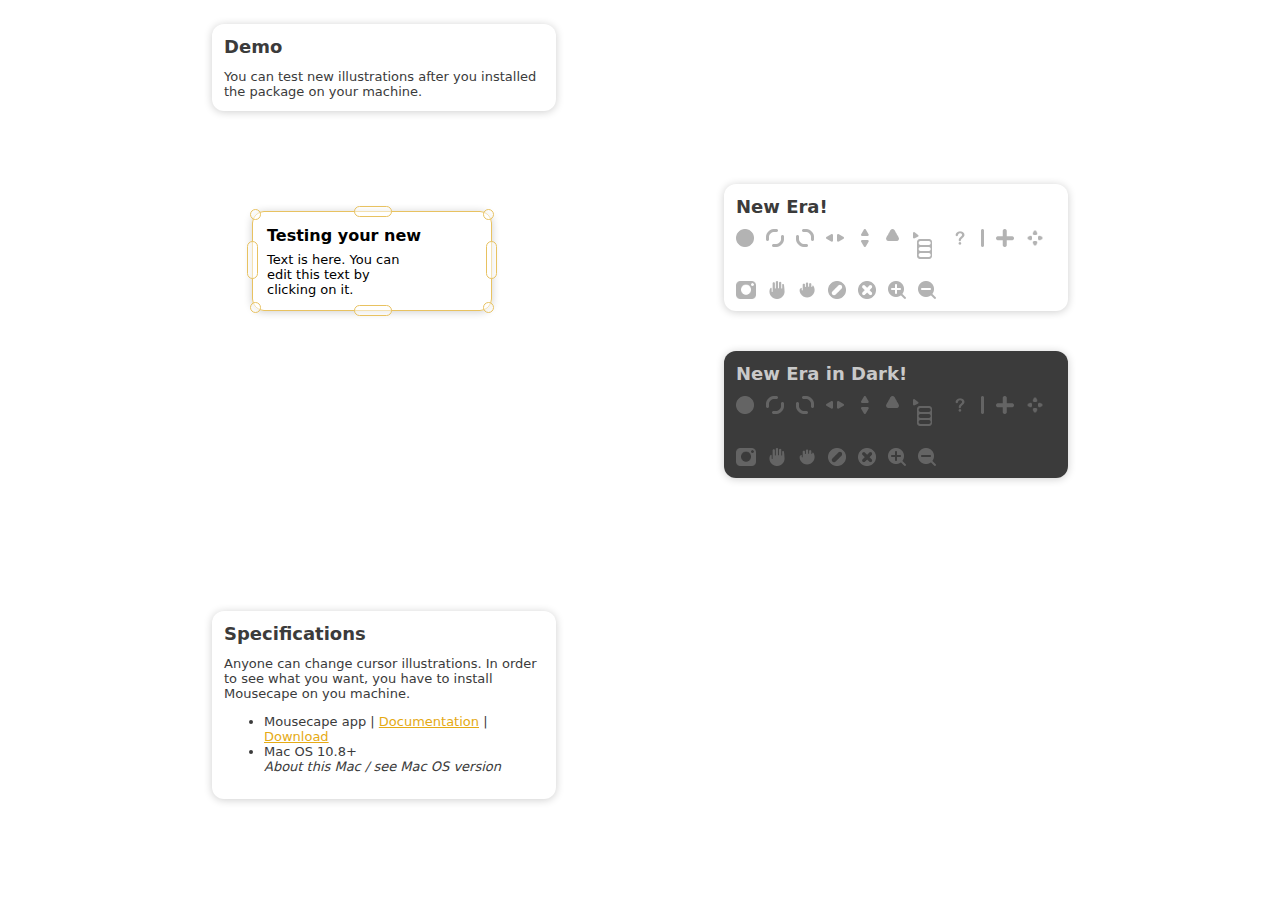
==== index.html @ c0cbff00 "index.html" ====
<!DOCTYPE html>
<html lang="en">
<head>
  <meta charset="UTF-8">
  <meta name="viewport" content="width=device-width, initial-scale=1.0">
  <title>Resizer</title>
  <link rel="stylesheet" type="text/css" href="./resizable.css"/>
</head>
<body>
  <div class="two-columns">
    <div class="column">
      <div class="card">
        <div class="card-title">Demo</div>
        <div class="card-content">
          <p>
            You can test new illustrations after you installed the package on your machine. 
          </p>
        </div>
      </div>
      <div class="demo">
        <div class='resizable'>
          <div class='resizers'>
            <div class='resizer top-left' ></div>
            <div class='resizer top'></div>
            <div class='resizer top-right'></div>
            <div class='resizer right'></div>
            <div class='resizer bottom-left'></div>
            <div class='resizer bottom'></div>
            <div class='resizer bottom-right'></div>
            <div class='resizer left'></div>
            <div class="note">
              <div class="title">
                <textarea rows="1">Testing your new cursors</textarea>
              </div>
              <div> <textarea rows="3">Text is here. You can edit this text by clicking on it. </textarea></div>
            </div>
          </div>
        </div>
      </div>
      <div class="card">
        <div class="card-title">Specifications</div>
        <div class="card-content">
          <div class="specifications">
            <p>Anyone can change cursor illustrations. In order to see what you want, you have to install Mousecape on you machine. </p>
            <ul>
              <li>
                <div>
                  Mousecape app | <a href="https://github.com/alexzielenski/Mousecape">Documentation</a> |  <a href="https://github.com/alexzielenski/Mousecape/releases">Download</a>
                </div>
              </li>
              <li>
                <div>
                  Mac OS 10.8+ 
                </div>
                <div>
                  <i>About this Mac / see Mac OS version</i>
                </div>
              </li>
              
            </ul>
          </div>
        </div>
      </div>
    </div>
    <div class="column">
      <div class="empty-space"></div>
      <div class="card">
        <div class="card-title">New Era!</div>
        <div class="card-content">
          <div id="light-icons">
          </div>
        </div>
      </div>
      <div class="empty-space-sm"></div>
      <div class="card dark">
        <div class="card-title">New Era in Dark!</div>
        <div class="card-content">
          <div id="dark-icons">
          </div>
        </div>
      </div>
    </div>
  </div>
  <script src="./resizable.js"></script>
  <script src="./icons.js"></script>
</body>
</html>
---- resizable.css ----
body,
html {
  background: white;
  color: #3b3b3b;
  margin: 0;
  padding: 0;
  box-sizing: 0;
  font-size: 13px;
  font-family: system-ui, -apple-system, BlinkMacSystemFont, 'Segoe UI', Roboto, Oxygen, Ubuntu, Cantarell, 'Open Sans', 'Helvetica Neue', sans-serif;
}
h4 {
  margin: 0;
}
.title textarea {
  font-size: 16px;
  font-weight: 600;
  
}
p, textarea {
  font-size: 13px;
  margin: 0;
  font-family: system-ui, -apple-system, BlinkMacSystemFont, 'Segoe UI', Roboto, Oxygen, Ubuntu, Cantarell, 'Open Sans', 'Helvetica Neue', sans-serif;
}
textarea {
  border: none;
  appearance: none;
  resize: none;
  outline: none;
}
a {
  color: #e5aa14;
}
textarea::selection {
  background-color: #e8c26140;
  color: #e5aa14;
}
.note {
  padding: 12px;
  overflow: hidden;
}
.resizable {
  background: white;
  width: 240px;
  height: 100px;
  position: absolute;
  top: 100px;
  left: 100px;
}

.resizable .resizers{
  width: 100%;
  height: 100%;
  border: 1px solid #e8c261;
  box-sizing: border-box;
  border-radius: 12px;
  overflow: hidden;
  box-shadow: 0 1px 8px #cecece;
}

.resizable .resizers .resizer{
  border-radius: 9px; /*magic to turn square into circle*/
  background: rgba(255, 255, 255, 0.5);
  border: 1px solid #e8c261;
  position: absolute;
}

.resizer.top {
  left: 50%;
  top: -5px;
  width: 36px;
  height: 9px;
  cursor: ns-resize;
  transform: translate(-18px, 0px);
}

.resizer.right {
  right: -5px;
  bottom: 50%;  
  width: 9px;
  height: 36px;
  cursor: ew-resize;
  transform: translate(0px, 18px);
}

.resizer.bottom {
  left: 50%;
  bottom: -5px;  
  width: 36px;
  height: 9px;
  cursor: ns-resize;
  transform: translate(-18px, 0px);
}

.resizer.left {
  left: -5px;
  bottom: 50%;  
  width: 9px;
  height: 36px;
  cursor: ew-resize;
  transform: translate(0px, 18px);
}

.resizer.top-right {
  right: -5px;
  top: -5px;  
  width: 9px;
  height: 9px;
  cursor: nesw-resize;
  transform: translate(-3px, 3px);
}

.resizer.top-left {
  left: -5px;
  top: -5px;
  width: 9px;
  height: 9px;
  cursor: nwse-resize;
  transform: translate(3px, 3px);
}

.resizer.bottom-right {
  right: -5px;
  bottom: -5px;
  width: 9px;
  height: 9px;
  cursor: nwse-resize;
  transform: translate(-3px, -3px);
}

.resizer.bottom-left {
  left: -5px;
  bottom: -5px;
  width: 9px;
  height: 9px;
  cursor: nesw-resize;
  transform: translate(3px, -3px);
}

.moving-left {
  cursor: e-resize !important
}
.moving-right {
  cursor: w-resize !important
}
.moving-top {
  cursor: s-resize !important
}
.moving-bottom {
  cursor: n-resize !important
}
.moving-top-left {
  cursor: se-resize !important
}
.moving-top-right {
  cursor: sw-resize !important
}
.moving-bottom-left {
  cursor: ne-resize !important
}
.moving-bottom-right {
  cursor: nw-resize !important
}
.two-columns {
  display: flex;
  flex-direction: row;
  max-width: 1024px;
  justify-content: center;
  margin: auto;
}
.column {
  display: flex;
  flex-direction: column;
  max-width: 480px;
  width: 50%;
  padding: 24px;
}
.demo {
  position: relative;
  height: 500px;
}

.card {
  box-shadow: 0 1px 8px #cecece;
  padding: 12px;
  border-radius: 12px;
  margin: 8px;
  max-width: 320px;
  width: 320px;
  margin: 0 auto;
}
.card.dark {
  background: #3b3b3b;
}
.card.dark .card-title {
  color: rgb(201, 201, 201);
}
.card-title {
  font-size: 18px;
  margin-bottom: 12px;
  font-weight: 600;
}

.empty-space-sm {
  display: block;
  height: 40px;
}

.empty-space {
  display: block;
  height: 160px;
}

#light-icons, #dark-icons {
  display: flex;
  flex-wrap: wrap;
  gap: 12px;
}
.icon {
  display: flex;
  align-items: center;
  justify-content: center;
}
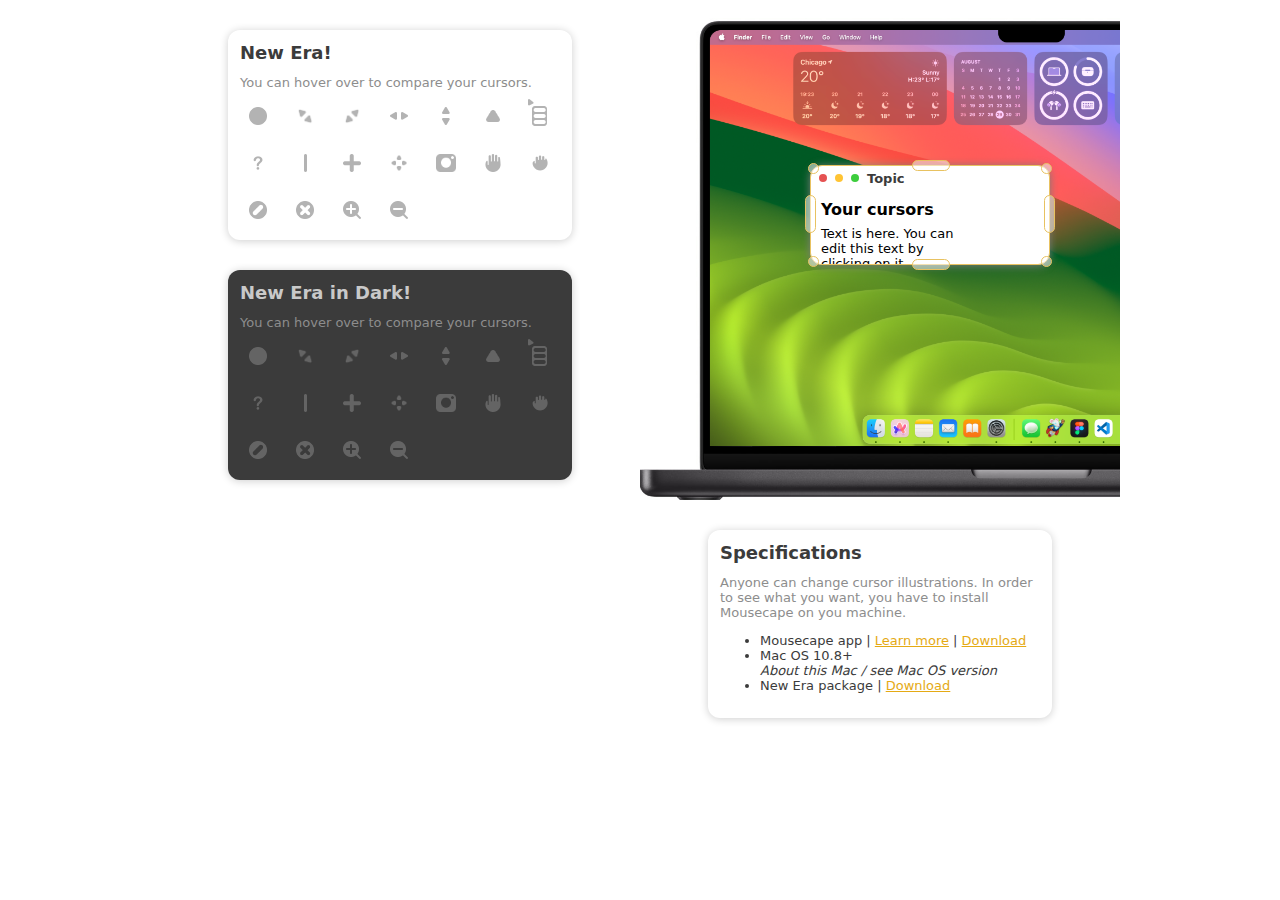
==== commit 30e8aa04: "update layout" ====
--- a/index.html
+++ b/index.html
@@ -3,40 +3,58 @@
 <head>
   <meta charset="UTF-8">
   <meta name="viewport" content="width=device-width, initial-scale=1.0">
-  <title>Resizer</title>
+  <title>New Era - Mouse Package</title>
   <link rel="stylesheet" type="text/css" href="./resizable.css"/>
 </head>
 <body>
   <div class="two-columns">
     <div class="column">
+      <div class="empty-space-sm"></div>
       <div class="card">
-        <div class="card-title">Demo</div>
+        <div class="card-title">New Era!</div>
         <div class="card-content">
-          <p>
-            You can test new illustrations after you installed the package on your machine. 
-          </p>
+          <p>You can hover over to compare your cursors.</p>
+          <div id="light-icons">
+          </div>
         </div>
       </div>
+      <div class="empty-space-sm"></div>
+      <div class="card dark">
+        <div class="card-title">New Era in Dark!</div>
+        <div class="card-content">
+          <p>You can hover over to compare your cursors.</p>
+          <div id="dark-icons">
+          </div>
+        </div>
+      </div>
+    </div>
+    <div class="column" id="">
       <div class="demo">
-        <div class='resizable'>
-          <div class='resizers'>
-            <div class='resizer top-left' ></div>
-            <div class='resizer top'></div>
-            <div class='resizer top-right'></div>
-            <div class='resizer right'></div>
-            <div class='resizer bottom-left'></div>
-            <div class='resizer bottom'></div>
-            <div class='resizer bottom-right'></div>
-            <div class='resizer left'></div>
-            <div class="note">
-              <div class="title">
-                <textarea rows="1">Testing your new cursors</textarea>
+        <div class="screen" id="screen">
+          <div class='resizable'>
+            <div class='resizers'>
+              <div class='resizer top-left' ></div>
+              <div class='resizer top'></div>
+              <div class='resizer top-right'></div>
+              <div class='resizer right'></div>
+              <div class='resizer bottom-left'></div>
+              <div class='resizer bottom'></div>
+              <div class='resizer bottom-right'></div>
+              <div class='resizer left'></div>
+              <div class="note">
+                <div class="note-header"><span class="red"></span><span class="yellow"></span><span class="green"></span><span>Topic</span></div>
+                <div class="note-content">
+                  <div class="title">
+                    <textarea rows="1">Your cursors</textarea>
+                  </div>
+                  <div> <textarea rows="3">Text is here. You can edit this text by clicking on it. </textarea></div>
+                </div>
               </div>
-              <div> <textarea rows="3">Text is here. You can edit this text by clicking on it. </textarea></div>
             </div>
           </div>
         </div>
       </div>
+      <div class="empty-space-sm"></div>
       <div class="card">
         <div class="card-title">Specifications</div>
         <div class="card-content">
@@ -45,7 +63,7 @@
             <ul>
               <li>
                 <div>
-                  Mousecape app | <a href="https://github.com/alexzielenski/Mousecape">Documentation</a> |  <a href="https://github.com/alexzielenski/Mousecape/releases">Download</a>
+                  Mousecape app | <a href="https://github.com/alexzielenski/Mousecape">Learn more</a> |  <a href="https://github.com/alexzielenski/Mousecape/releases">Download</a>
                 </div>
               </li>
               <li>
@@ -56,30 +74,16 @@
                   <i>About this Mac / see Mac OS version</i>
                 </div>
               </li>
-              
+              <li>
+                New Era package | <a href="">Download</a>
+              </li>
             </ul>
           </div>
         </div>
       </div>
+      <div class="empty-space-sm"></div>
     </div>
-    <div class="column">
-      <div class="empty-space"></div>
-      <div class="card">
-        <div class="card-title">New Era!</div>
-        <div class="card-content">
-          <div id="light-icons">
-          </div>
-        </div>
-      </div>
-      <div class="empty-space-sm"></div>
-      <div class="card dark">
-        <div class="card-title">New Era in Dark!</div>
-        <div class="card-content">
-          <div id="dark-icons">
-          </div>
-        </div>
-      </div>
-    </div>
+    
   </div>
   <script src="./resizable.js"></script>
   <script src="./icons.js"></script>
--- a/resizable.css
+++ b/resizable.css
@@ -8,57 +8,94 @@
   font-size: 13px;
   font-family: system-ui, -apple-system, BlinkMacSystemFont, 'Segoe UI', Roboto, Oxygen, Ubuntu, Cantarell, 'Open Sans', 'Helvetica Neue', sans-serif;
 }
+
 h4 {
   margin: 0;
 }
+
 .title textarea {
   font-size: 16px;
   font-weight: 600;
-  
-}
-p, textarea {
+
+}
+
+p,
+textarea {
   font-size: 13px;
   margin: 0;
   font-family: system-ui, -apple-system, BlinkMacSystemFont, 'Segoe UI', Roboto, Oxygen, Ubuntu, Cantarell, 'Open Sans', 'Helvetica Neue', sans-serif;
 }
+
 textarea {
   border: none;
   appearance: none;
   resize: none;
   outline: none;
 }
+
 a {
   color: #e5aa14;
 }
+
 textarea::selection {
   background-color: #e8c26140;
   color: #e5aa14;
 }
+
 .note {
-  padding: 12px;
   overflow: hidden;
 }
+.note-header {
+  height: 8px;
+  display: inline-flex;
+  gap: 8px;
+  padding: 8px;
+  width: 100%;    
+  align-items: center;
+  font-weight: 600;
+}
+.red, .yellow, .green {
+  display: block;
+  width: 8px;
+  height: 8px;
+  border-radius: 4px;
+}
+.red {
+  background-color: #e55252;
+}
+
+.yellow {
+  background-color: #ffc434;
+}
+
+.green {
+  background-color: #3dcd3d;
+}
+.note-content {
+  padding: 8px;
+}
 .resizable {
-  background: white;
   width: 240px;
   height: 100px;
   position: absolute;
-  top: 100px;
+  top: 120px;
   left: 100px;
 }
 
-.resizable .resizers{
+.resizable .resizers {
   width: 100%;
   height: 100%;
   border: 1px solid #e8c261;
   box-sizing: border-box;
   border-radius: 12px;
   overflow: hidden;
-  box-shadow: 0 1px 8px #cecece;
-}
-
-.resizable .resizers .resizer{
-  border-radius: 9px; /*magic to turn square into circle*/
+  box-shadow: 0 1px 8px #7b7b7b;
+  background-color: white;
+}
+
+.resizable .resizers .resizer {
+  border-radius: 9px;
+  /*magic to turn square into circle*/
   background: rgba(255, 255, 255, 0.5);
   border: 1px solid #e8c261;
   position: absolute;
@@ -75,7 +112,7 @@
 
 .resizer.right {
   right: -5px;
-  bottom: 50%;  
+  bottom: 50%;
   width: 9px;
   height: 36px;
   cursor: ew-resize;
@@ -84,7 +121,7 @@
 
 .resizer.bottom {
   left: 50%;
-  bottom: -5px;  
+  bottom: -5px;
   width: 36px;
   height: 9px;
   cursor: ns-resize;
@@ -93,7 +130,7 @@
 
 .resizer.left {
   left: -5px;
-  bottom: 50%;  
+  bottom: 50%;
   width: 9px;
   height: 36px;
   cursor: ew-resize;
@@ -102,7 +139,7 @@
 
 .resizer.top-right {
   right: -5px;
-  top: -5px;  
+  top: -5px;
   width: 9px;
   height: 9px;
   cursor: nesw-resize;
@@ -139,61 +176,92 @@
 .moving-left {
   cursor: e-resize !important
 }
+
 .moving-right {
   cursor: w-resize !important
 }
+
 .moving-top {
   cursor: s-resize !important
 }
+
 .moving-bottom {
   cursor: n-resize !important
 }
+
 .moving-top-left {
   cursor: se-resize !important
 }
+
 .moving-top-right {
   cursor: sw-resize !important
 }
+
 .moving-bottom-left {
   cursor: ne-resize !important
 }
+
 .moving-bottom-right {
   cursor: nw-resize !important
 }
+
 .two-columns {
   display: flex;
   flex-direction: row;
-  max-width: 1024px;
+  max-width: 960px;
   justify-content: center;
+  flex-wrap: wrap;
   margin: auto;
 }
+
 .column {
   display: flex;
   flex-direction: column;
-  max-width: 480px;
+  min-width: 480px;
   width: 50%;
-  padding: 24px;
-}
+  overflow-x: auto;
+}
+
 .demo {
+  height: 500px;
+  background-image: url(./images/mbp-screen.png);
+  background-repeat: no-repeat;
+  background-size: 240%;
+  background-position-x: 27.5%;
+}
+
+.screen {
+  display: block;
   position: relative;
-  height: 500px;
+  width: 410px;
+  height: 401px;
+  top: 45px;
+  left: 70px;
+  overflow: hidden;
 }
 
 .card {
   box-shadow: 0 1px 8px #cecece;
   padding: 12px;
   border-radius: 12px;
-  margin: 8px;
   max-width: 320px;
   width: 320px;
   margin: 0 auto;
 }
+
 .card.dark {
   background: #3b3b3b;
 }
-.card.dark .card-title {
+
+.card.dark {
   color: rgb(201, 201, 201);
 }
+
+.card p {
+  margin-bottom: 8px;
+  color: rgb(141, 141, 141);
+}
+
 .card-title {
   font-size: 18px;
   margin-bottom: 12px;
@@ -202,7 +270,7 @@
 
 .empty-space-sm {
   display: block;
-  height: 40px;
+  height: 30px;
 }
 
 .empty-space {
@@ -210,12 +278,22 @@
   height: 160px;
 }
 
-#light-icons, #dark-icons {
+#light-icons,
+#dark-icons {
   display: flex;
   flex-wrap: wrap;
-  gap: 12px;
-}
+  gap: 11px;
+}
+
 .icon {
+  display: flex;
+  align-items: center;
+  justify-content: center;
+}
+
+.mouse-icon {
+  width: 36px;
+  height: 36px;
   display: flex;
   align-items: center;
   justify-content: center;
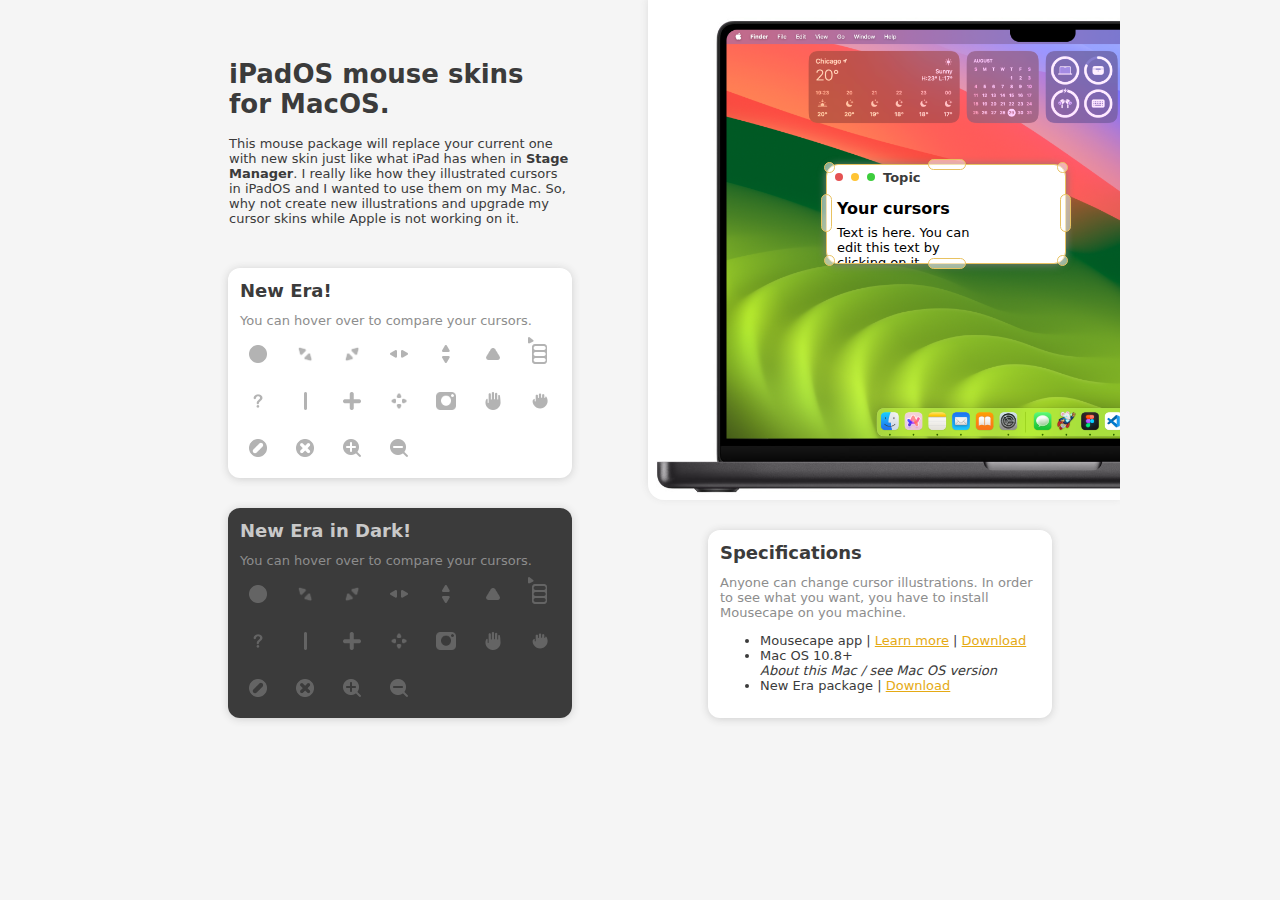
==== commit a6bcbe2b: "update" ====
--- a/index.html
+++ b/index.html
@@ -1,14 +1,23 @@
 <!DOCTYPE html>
 <html lang="en">
+
 <head>
   <meta charset="UTF-8">
   <meta name="viewport" content="width=device-width, initial-scale=1.0">
   <title>New Era - Mouse Package</title>
-  <link rel="stylesheet" type="text/css" href="./resizable.css"/>
+  <link rel="stylesheet" type="text/css" href="./resizable.css" />
 </head>
+
 <body>
   <div class="two-columns">
     <div class="column">
+      <div class="empty-space-sm"></div>
+      <div class="card-skeleton">
+        <h1>iPadOS mouse skins for MacOS.</h1>
+        <p>This mouse package will replace your current one with new skin just like what iPad has when in <strong>Stage Manager</strong>.
+          I really like how they illustrated cursors in iPadOS and I wanted to use them on my Mac. So, why not create
+          new illustrations and upgrade my cursor skins while Apple is not working on it. </p>
+      </div>
       <div class="empty-space-sm"></div>
       <div class="card">
         <div class="card-title">New Era!</div>
@@ -27,13 +36,14 @@
           </div>
         </div>
       </div>
+      <div class="empty-space-sm"></div>
     </div>
     <div class="column" id="">
       <div class="demo">
         <div class="screen" id="screen">
           <div class='resizable'>
             <div class='resizers'>
-              <div class='resizer top-left' ></div>
+              <div class='resizer top-left'></div>
               <div class='resizer top'></div>
               <div class='resizer top-right'></div>
               <div class='resizer right'></div>
@@ -42,7 +52,8 @@
               <div class='resizer bottom-right'></div>
               <div class='resizer left'></div>
               <div class="note">
-                <div class="note-header"><span class="red"></span><span class="yellow"></span><span class="green"></span><span>Topic</span></div>
+                <div class="note-header"><span class="red"></span><span class="yellow"></span><span
+                    class="green"></span><span>Topic</span></div>
                 <div class="note-content">
                   <div class="title">
                     <textarea rows="1">Your cursors</textarea>
@@ -59,23 +70,25 @@
         <div class="card-title">Specifications</div>
         <div class="card-content">
           <div class="specifications">
-            <p>Anyone can change cursor illustrations. In order to see what you want, you have to install Mousecape on you machine. </p>
+            <p>Anyone can change cursor illustrations. In order to see what you want, you have to install Mousecape on
+              you machine. </p>
             <ul>
               <li>
                 <div>
-                  Mousecape app | <a href="https://github.com/alexzielenski/Mousecape">Learn more</a> |  <a href="https://github.com/alexzielenski/Mousecape/releases">Download</a>
+                  Mousecape app | <a href="https://github.com/alexzielenski/Mousecape">Learn more</a> | <a
+                    href="https://github.com/alexzielenski/Mousecape/releases">Download</a>
                 </div>
               </li>
               <li>
                 <div>
-                  Mac OS 10.8+ 
+                  Mac OS 10.8+
                 </div>
                 <div>
                   <i>About this Mac / see Mac OS version</i>
                 </div>
               </li>
               <li>
-                New Era package | <a href="">Download</a>
+                New Era package | <a href="/capes/new-era.santure.cape">Download</a>
               </li>
             </ul>
           </div>
@@ -83,9 +96,10 @@
       </div>
       <div class="empty-space-sm"></div>
     </div>
-    
+
   </div>
   <script src="./resizable.js"></script>
   <script src="./icons.js"></script>
 </body>
+
 </html>--- a/resizable.css
+++ b/resizable.css
@@ -1,6 +1,6 @@
 body,
 html {
-  background: white;
+  background: #f5f5f5;
   color: #3b3b3b;
   margin: 0;
   padding: 0;
@@ -227,20 +227,27 @@
   background-image: url(./images/mbp-screen.png);
   background-repeat: no-repeat;
   background-size: 240%;
-  background-position-x: 27.5%;
+  background-position-x: 26%;
+  border-bottom-left-radius: 16px;    
+  box-shadow: 0 -2px 8px #dcdcdc;
+  margin-left: 8px;
 }
 
 .screen {
   display: block;
   position: relative;
-  width: 410px;
-  height: 401px;
-  top: 45px;
-  left: 70px;
+  width: 395px;
+  height: 395px;
+  top: 44px;
+  left: 78px;
   overflow: hidden;
 }
-
+.card-skeleton {
+  max-width: 342px;
+  margin: auto;
+}
 .card {
+  background-color: white;
   box-shadow: 0 1px 8px #cecece;
   padding: 12px;
   border-radius: 12px;
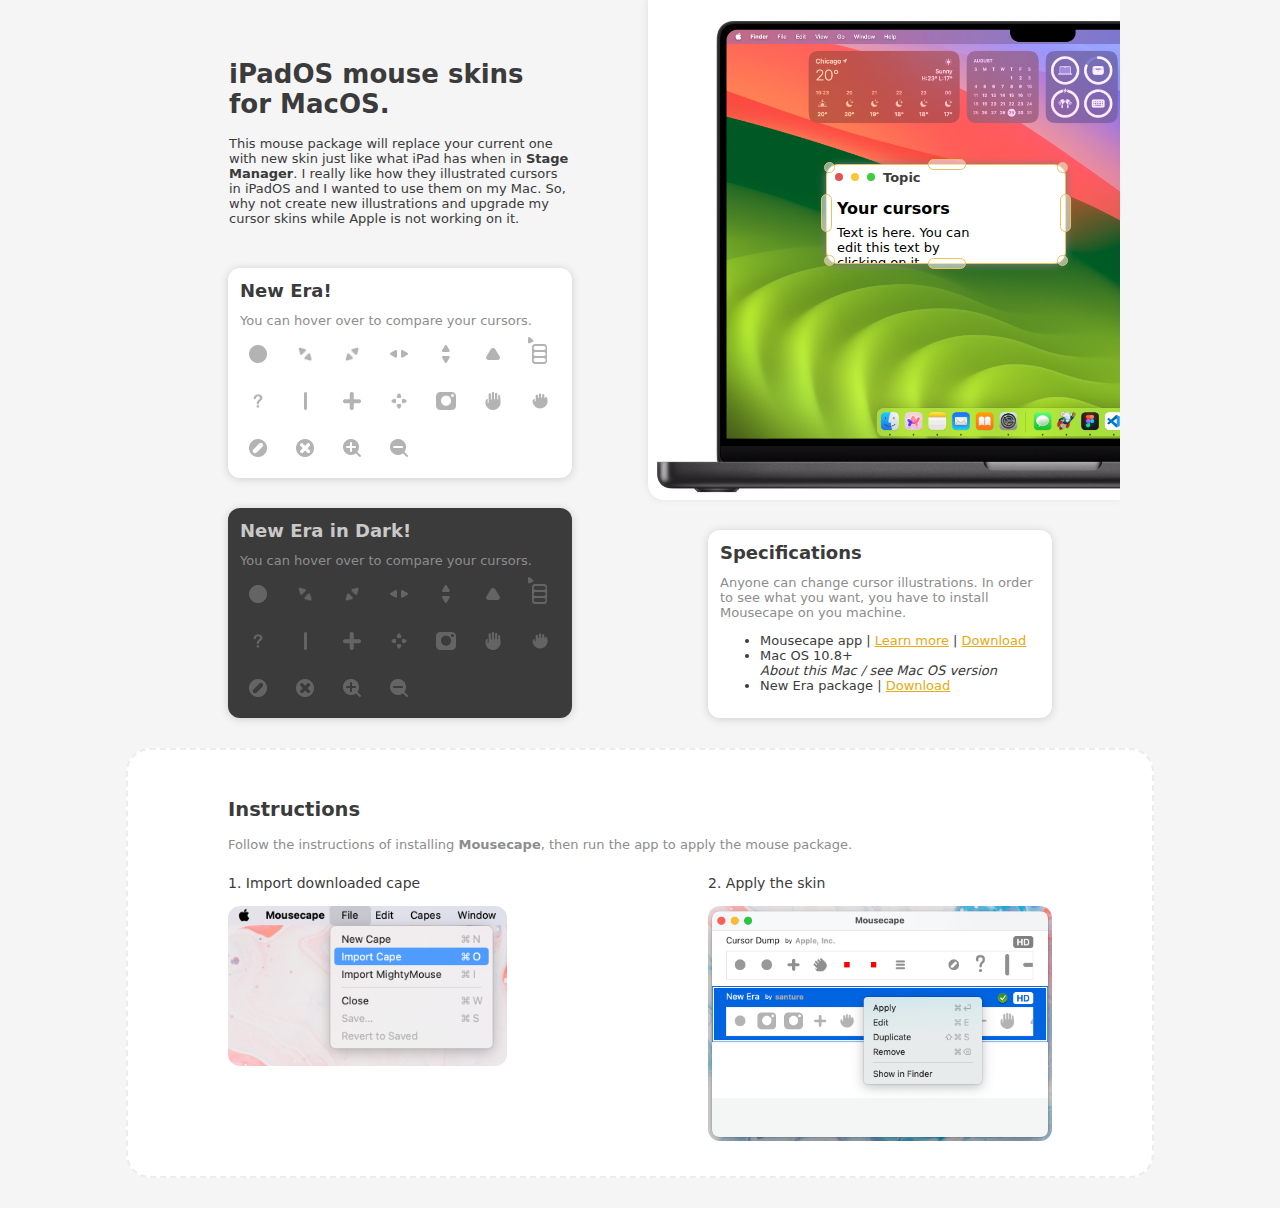
==== commit 9db1bcf1: "instruction" ====
--- a/index.html
+++ b/index.html
@@ -96,8 +96,35 @@
       </div>
       <div class="empty-space-sm"></div>
     </div>
-
   </div>
+  <div class="card-lg">
+    <div class="card-header">
+      <h2>Instructions</h2>
+      <p>Follow the instructions of installing <strong>Mousecape</strong>, then run the app to apply the mouse package. </p>
+      <br/>
+    </div>
+    <div class="two-columns">
+      <div class="column">
+        <div class="guide">
+          <span>1. Import downloaded cape</span>
+          <br/>
+          <div>
+            <img height="160" src="images/import.png"/>
+          </div>
+        </div>
+      </div>
+      <div class="column">
+        <div class="guide">
+          <span>2. Apply the skin</span>
+          <br/>
+          <div>
+            <img width="344" src="images/apply.png"/>
+          </div>
+        </div>
+      </div>
+    </div>
+  </div>
+  <div class="empty-space-sm"></div>
   <script src="./resizable.js"></script>
   <script src="./icons.js"></script>
 </body>
--- a/resizable.css
+++ b/resizable.css
@@ -264,7 +264,7 @@
   color: rgb(201, 201, 201);
 }
 
-.card p {
+.card p, .card-lg p {
   margin-bottom: 8px;
   color: rgb(141, 141, 141);
 }
@@ -304,4 +304,44 @@
   display: flex;
   align-items: center;
   justify-content: center;
+}
+
+.one-column {
+  width: 960px;
+  margin: auto;
+}
+
+.row {
+  display: inline-flex;
+  margin: auto;
+  width: 100%;
+  justify-content: center;
+  gap: 60px;
+}
+.card-lg {
+  background-color: white;
+  border-radius: 24px;
+  width: 960px;
+  margin: 0 auto;
+  padding: 32px;
+  border: 2px dashed #ececec;
+}
+.card-lg .card-header {
+  width: calc(100% - 136px);
+  margin: auto;
+}
+.guide {
+  width: 344px;
+  margin: 0 auto;
+  display: flex;
+  flex-direction: column;
+  align-items: start;
+  justify-content: flex-start;
+}
+.guide span {
+  font-size: 14px;
+}
+.guide img{
+  border-radius: 12px;
+  max-width: 480px;
 }